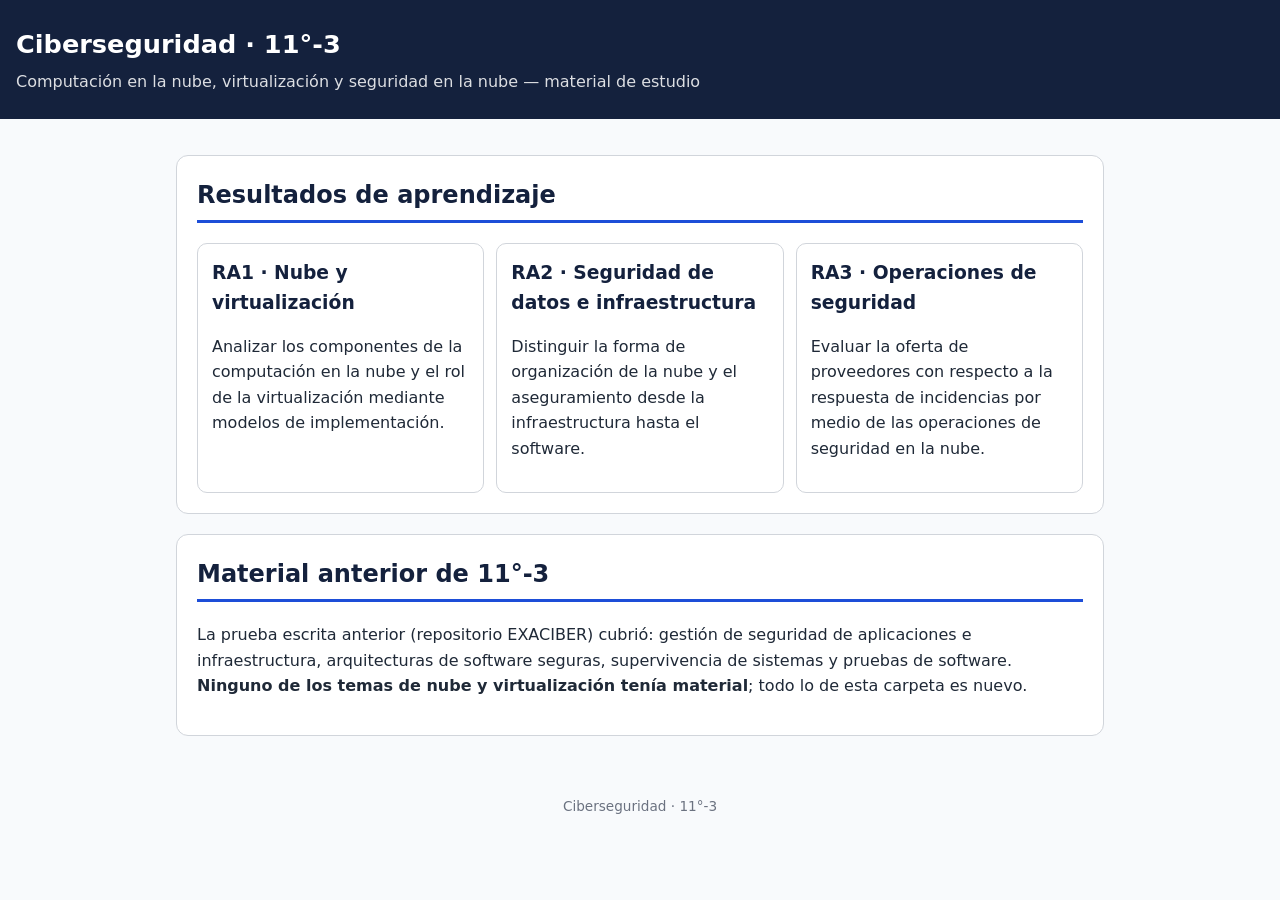
==== 11-3/index.html @ b7473aed "Add 11-3 folder with cloud computing and virtualization study material Co-Authored-By: Claude Opus 5" ====
<!doctype html>
<html lang="es">
<head>
<meta charset="utf-8">
<meta name="viewport" content="width=device-width, initial-scale=1">
<title>Ciberseguridad 11°-3 — Nube</title>
<link rel="stylesheet" href="estilos.css">
</head>
<body>
<header>
  <h1>Ciberseguridad · 11°-3</h1>
  <p>Computación en la nube, virtualización y seguridad en la nube — material de estudio</p>
</header>
<main>
  <section>
    <h2>Resultados de aprendizaje</h2>
    <div class="grid">
      <a class="tarjeta" href="ra1-nube-y-virtualizacion.html" style="text-decoration:none;color:inherit">
        <h3>RA1 · Nube y virtualización</h3>
        <p>Analizar los componentes de la computación en la nube y el rol de la virtualización mediante modelos de implementación.</p>
      </a>
      <a class="tarjeta" href="ra2-seguridad-datos-infraestructura.html" style="text-decoration:none;color:inherit">
        <h3>RA2 · Seguridad de datos e infraestructura</h3>
        <p>Distinguir la forma de organización de la nube y el aseguramiento desde la infraestructura hasta el software.</p>
      </a>
      <a class="tarjeta" href="ra3-operaciones-seguridad-nube.html" style="text-decoration:none;color:inherit">
        <h3>RA3 · Operaciones de seguridad</h3>
        <p>Evaluar la oferta de proveedores con respecto a la respuesta de incidencias por medio de las operaciones de seguridad en la nube.</p>
      </a>
    </div>
  </section>
  <section>
    <h2>Material anterior de 11°-3</h2>
    <p>La prueba escrita anterior (repositorio EXACIBER) cubrió: gestión de seguridad de aplicaciones e infraestructura, arquitecturas de software seguras, supervivencia de sistemas y pruebas de software. <strong>Ninguno de los temas de nube y virtualización tenía material</strong>; todo lo de esta carpeta es nuevo.</p>
  </section>
</main>
<footer>Ciberseguridad · 11°-3</footer>
</body>
</html>
---- 11-3/estilos.css ----
:root{--navy:#14213d;--azul:#1d4ed8;--celeste:#e0ecff;--texto:#1f2937;--gris:#6b7280;--borde:#d1d5db;--fondo:#f8fafc;--tarjeta:#fff;--ok:#047857;--alerta:#b45309}
@media (prefers-color-scheme:dark){:root{--navy:#c7d7ff;--azul:#8ab4ff;--celeste:#1e293b;--texto:#e5e7eb;--gris:#9ca3af;--borde:#374151;--fondo:#0f172a;--tarjeta:#111827;--ok:#34d399;--alerta:#fbbf24}}
*{box-sizing:border-box}
body{margin:0;font-family:system-ui,-apple-system,"Segoe UI",Roboto,sans-serif;background:var(--fondo);color:var(--texto);line-height:1.6}
header{background:#14213d;color:#fff;padding:24px 16px}
header h1{margin:0 0 4px;font-size:1.6rem}
header p{margin:0;opacity:.85}
nav.menu{position:sticky;top:0;background:var(--tarjeta);border-bottom:1px solid var(--borde);padding:8px 16px;display:flex;flex-wrap:wrap;gap:8px;z-index:5}
nav.menu a{color:var(--azul);text-decoration:none;font-size:.9rem;padding:4px 8px;border-radius:6px}
nav.menu a:hover{background:var(--celeste)}
main{max-width:960px;margin:0 auto;padding:16px}
section{background:var(--tarjeta);border:1px solid var(--borde);border-radius:12px;padding:20px;margin:20px 0}
h2{color:var(--navy);margin-top:0;border-bottom:3px solid var(--azul);padding-bottom:6px}
h3{color:var(--navy);margin-bottom:6px}
.caja{background:var(--celeste);border-left:4px solid var(--azul);padding:12px 16px;border-radius:8px;margin:12px 0}
.ejemplo{border-left:4px solid var(--ok);padding:8px 14px;margin:12px 0;background:transparent}
.ejemplo::before{content:"Ejemplo: ";font-weight:700;color:var(--ok)}
table{width:100%;border-collapse:collapse;margin:12px 0;font-size:.95rem}
th,td{border:1px solid var(--borde);padding:8px;text-align:left;vertical-align:top}
th{background:var(--celeste);color:var(--navy)}
.tabla{overflow-x:auto}
.grid{display:grid;grid-template-columns:repeat(auto-fit,minmax(240px,1fr));gap:12px}
.tarjeta{border:1px solid var(--borde);border-radius:10px;padding:14px}
.tarjeta h3{margin-top:0}
.actividad{border:2px dashed var(--alerta);border-radius:10px;padding:14px;margin-top:16px}
.actividad h3{color:var(--alerta);margin-top:0}
details{border:1px solid var(--borde);border-radius:8px;padding:8px 12px;margin:8px 0}
summary{cursor:pointer;font-weight:600}
footer{text-align:center;color:var(--gris);font-size:.85rem;padding:24px 16px}
a.volver{display:inline-block;margin:12px 0;color:var(--azul)}
@media print{nav.menu,a.volver{display:none}section{break-inside:avoid-page;border:none}header{background:#fff;color:#000}}
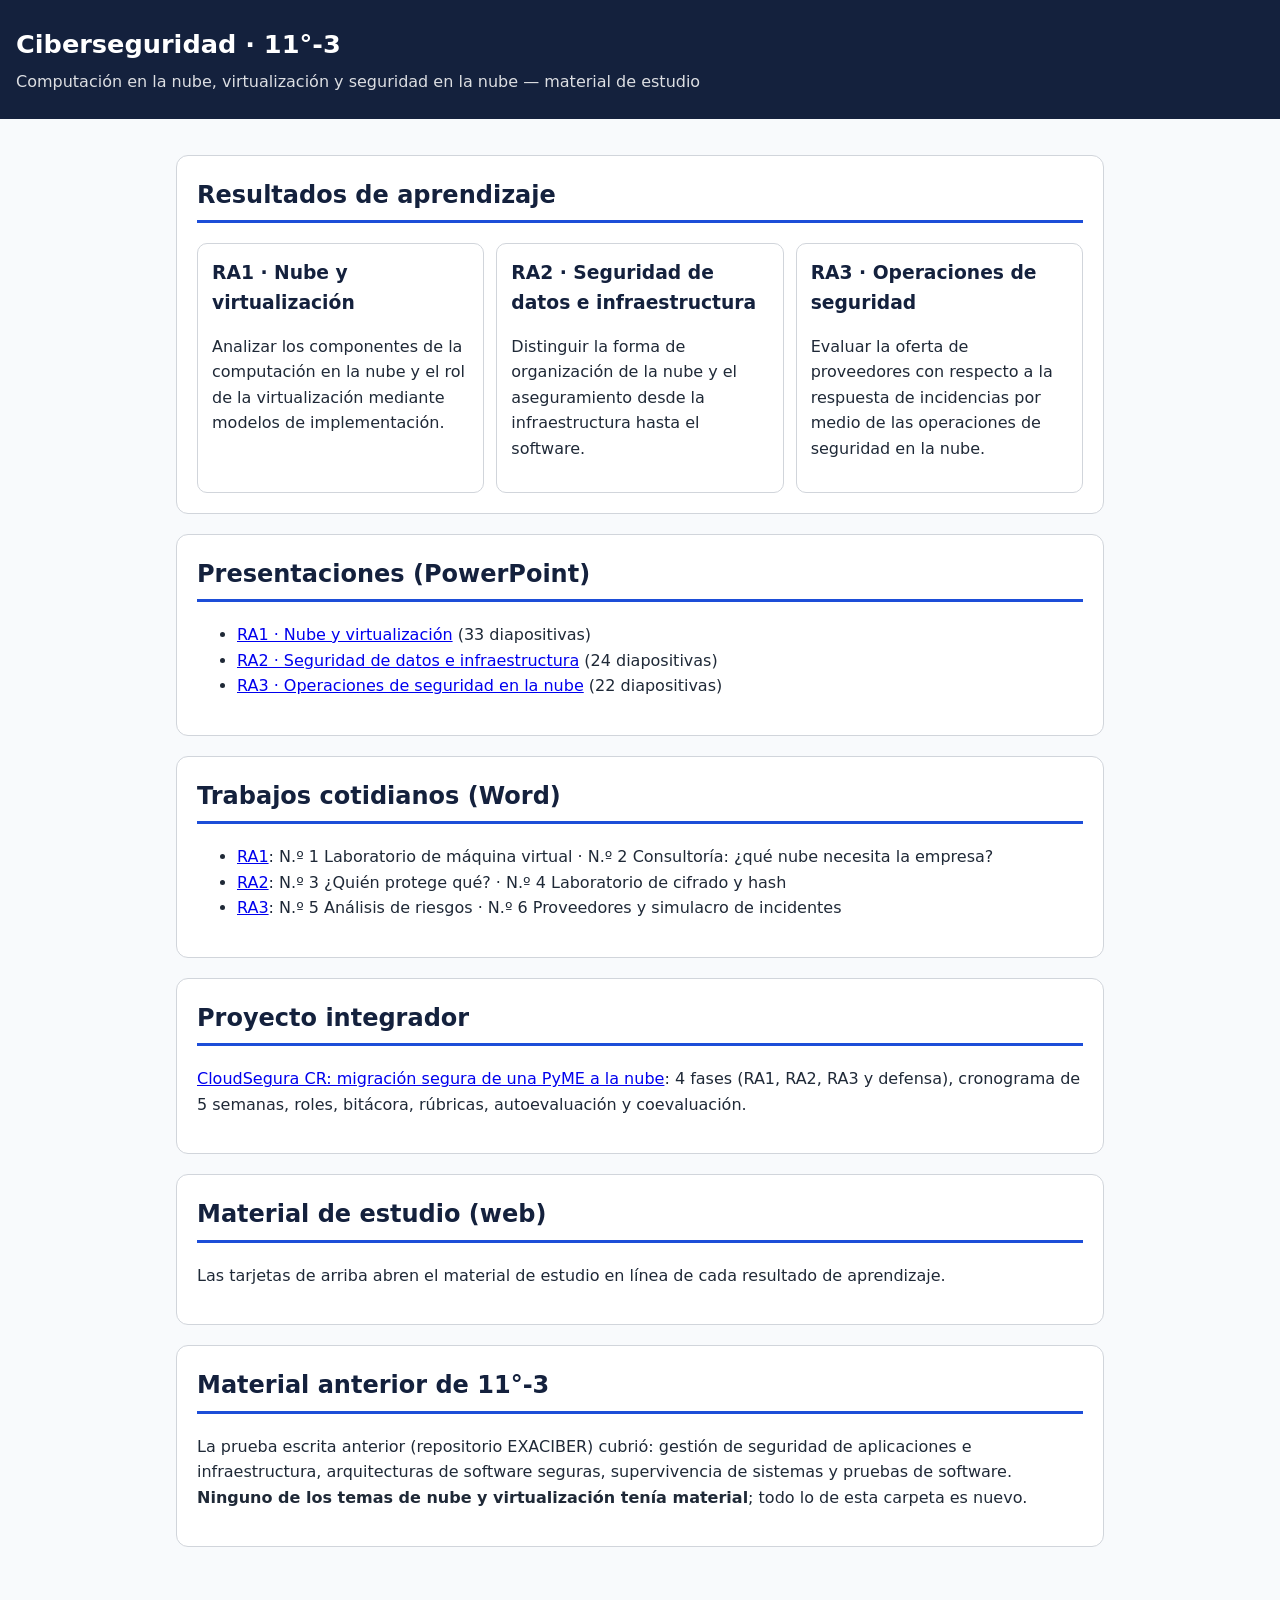
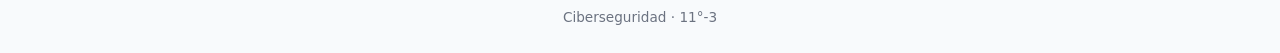
==== commit a9acd2f6: "Add 11-3 PowerPoint decks, cotidianos, integrating project and teacher guide Co-Authored-By: Claude " ====
--- a/11-3/index.html
+++ b/11-3/index.html
@@ -30,6 +30,30 @@
     </div>
   </section>
   <section>
+    <h2>Presentaciones (PowerPoint)</h2>
+    <ul>
+      <li><a href="presentaciones/RA1_Nube_y_Virtualizacion.pptx">RA1 · Nube y virtualización</a> (33 diapositivas)</li>
+      <li><a href="presentaciones/RA2_Seguridad_Datos_Infraestructura.pptx">RA2 · Seguridad de datos e infraestructura</a> (24 diapositivas)</li>
+      <li><a href="presentaciones/RA3_Operaciones_Seguridad_Nube.pptx">RA3 · Operaciones de seguridad en la nube</a> (22 diapositivas)</li>
+    </ul>
+  </section>
+  <section>
+    <h2>Trabajos cotidianos (Word)</h2>
+    <ul>
+      <li><a href="cotidianos/Cotidianos_RA1_Nube_y_Virtualizacion.docx">RA1</a>: N.º 1 Laboratorio de máquina virtual · N.º 2 Consultoría: ¿qué nube necesita la empresa?</li>
+      <li><a href="cotidianos/Cotidianos_RA2_Seguridad_Datos_Infraestructura.docx">RA2</a>: N.º 3 ¿Quién protege qué? · N.º 4 Laboratorio de cifrado y hash</li>
+      <li><a href="cotidianos/Cotidianos_RA3_Operaciones_Seguridad.docx">RA3</a>: N.º 5 Análisis de riesgos · N.º 6 Proveedores y simulacro de incidentes</li>
+    </ul>
+  </section>
+  <section>
+    <h2>Proyecto integrador</h2>
+    <p><a href="proyecto/Proyecto_CloudSegura_CR.docx">CloudSegura CR: migración segura de una PyME a la nube</a>: 4 fases (RA1, RA2, RA3 y defensa), cronograma de 5 semanas, roles, bitácora, rúbricas, autoevaluación y coevaluación.</p>
+  </section>
+  <section>
+    <h2>Material de estudio (web)</h2>
+    <p>Las tarjetas de arriba abren el material de estudio en línea de cada resultado de aprendizaje.</p>
+  </section>
+  <section>
     <h2>Material anterior de 11°-3</h2>
     <p>La prueba escrita anterior (repositorio EXACIBER) cubrió: gestión de seguridad de aplicaciones e infraestructura, arquitecturas de software seguras, supervivencia de sistemas y pruebas de software. <strong>Ninguno de los temas de nube y virtualización tenía material</strong>; todo lo de esta carpeta es nuevo.</p>
   </section>
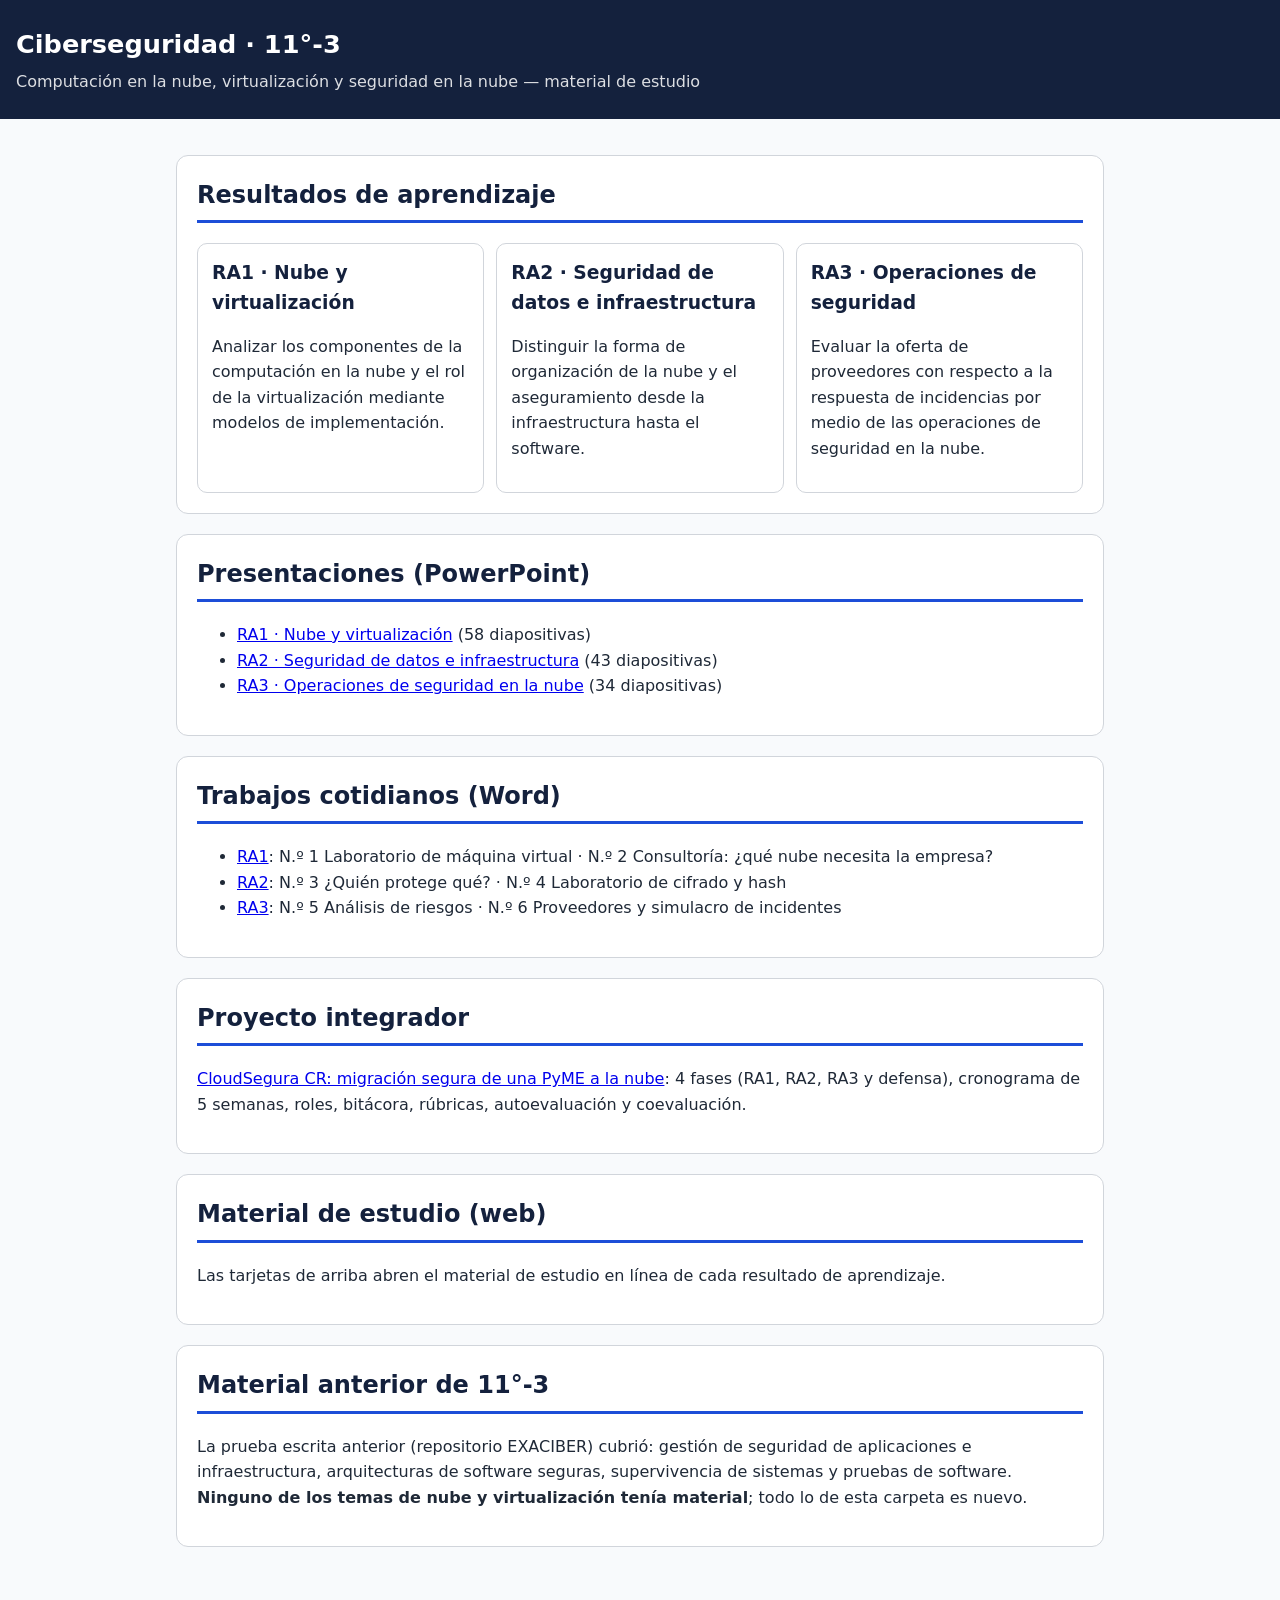
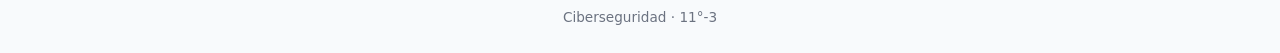
==== commit fab1e3e1: "Expand 11-3 decks with per-topic slides, worked examples and speaker notes Co-Authored-By: Claude Op" ====
--- a/11-3/index.html
+++ b/11-3/index.html
@@ -32,9 +32,9 @@
   <section>
     <h2>Presentaciones (PowerPoint)</h2>
     <ul>
-      <li><a href="presentaciones/RA1_Nube_y_Virtualizacion.pptx">RA1 · Nube y virtualización</a> (33 diapositivas)</li>
-      <li><a href="presentaciones/RA2_Seguridad_Datos_Infraestructura.pptx">RA2 · Seguridad de datos e infraestructura</a> (24 diapositivas)</li>
-      <li><a href="presentaciones/RA3_Operaciones_Seguridad_Nube.pptx">RA3 · Operaciones de seguridad en la nube</a> (22 diapositivas)</li>
+      <li><a href="presentaciones/RA1_Nube_y_Virtualizacion.pptx">RA1 · Nube y virtualización</a> (58 diapositivas)</li>
+      <li><a href="presentaciones/RA2_Seguridad_Datos_Infraestructura.pptx">RA2 · Seguridad de datos e infraestructura</a> (43 diapositivas)</li>
+      <li><a href="presentaciones/RA3_Operaciones_Seguridad_Nube.pptx">RA3 · Operaciones de seguridad en la nube</a> (34 diapositivas)</li>
     </ul>
   </section>
   <section>
